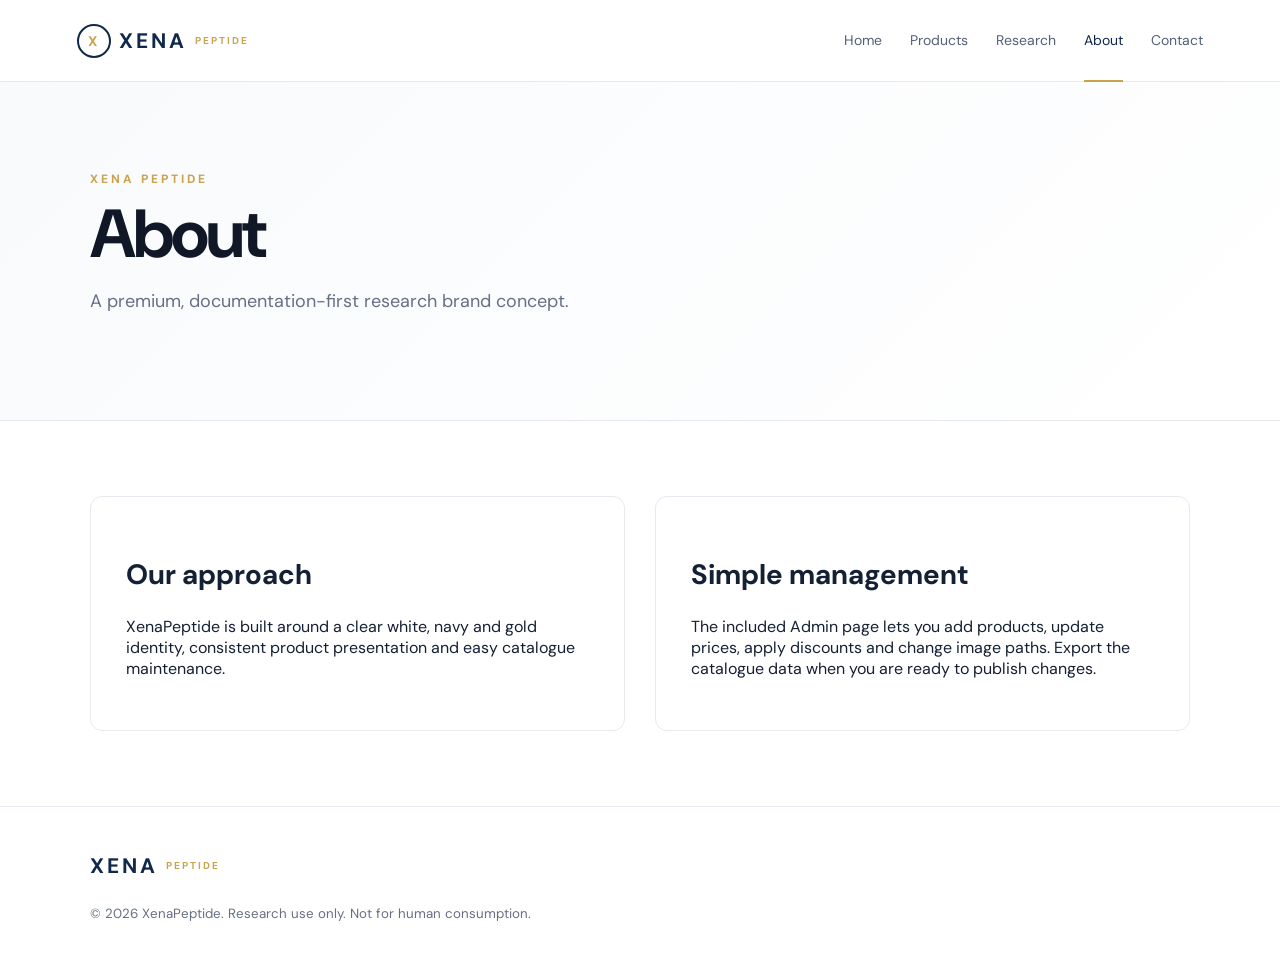
==== about.html @ 2b73c607 "Add files via upload" ====
<!doctype html>
<html lang="en"><head><meta charset="utf-8"><meta name="viewport" content="width=device-width,initial-scale=1"><title>About — XENA PEPTIDE</title><link rel="stylesheet" href="styles.css"></head>
<body>
<header class="site-header"><a class="logo" href="index.html"><span class="mark">X</span><span class="xena">XENA</span><b>PEPTIDE</b></a><button class="menu">☰</button><nav><a href="index.html">Home</a><a href="products.html">Products</a><a href="research.html">Research</a><a class="active" href="about.html">About</a><a href="contact.html">Contact</a></nav></header>
<main><section class="page-hero"><span class="eyebrow">XENA PEPTIDE</span><h1>About</h1><p>A premium, documentation-first research brand concept.</p></section>
<section class="section two-col"><div><h2>Our approach</h2><p>XenaPeptide is built around a clear white, navy and gold identity, consistent product presentation and easy catalogue maintenance.</p></div><div><h2>Simple management</h2><p>The included Admin page lets you add products, update prices, apply discounts and change image paths. Export the catalogue data when you are ready to publish changes.</p></div></section></main>
<footer><div class="logo"><span class="xena">XENA</span><b>PEPTIDE</b></div><small>© 2026 XenaPeptide. Research use only. Not for human consumption.</small></footer></body></html>
---- styles.css ----
@import url('https://fonts.googleapis.com/css2?family=DM+Sans:wght@400;500;600;700&family=Playfair+Display:ital,wght@1,600&display=swap');
:root{--navy:#10284b;--gold:#c9a24d;--ink:#142033;--muted:#657084;--line:#e6eaf0;--bg:#fff;--soft:#f7f9fc}
*{box-sizing:border-box}body{margin:0;font-family:"DM Sans",Arial,sans-serif;color:var(--ink);background:var(--bg)}a{text-decoration:none;color:inherit}.site-header{height:82px;border-bottom:1px solid var(--line);display:flex;align-items:center;justify-content:space-between;padding:0 6vw;position:sticky;top:0;background:rgba(255,255,255,.96);backdrop-filter:blur(12px);z-index:5}.logo{display:flex;align-items:center;gap:8px;letter-spacing:3px;font-weight:700}.logo .mark{width:34px;height:34px;border:2px solid var(--navy);border-radius:50%;display:grid;place-items:center;color:var(--gold);font-size:14px}.logo .xena{font-size:21px;color:var(--navy)}.logo b{font-size:10px;color:var(--gold);letter-spacing:2px}.site-header nav{display:flex;gap:28px;font-size:14px;color:#526078}.site-header nav a{padding:31px 0;border-bottom:2px solid transparent}.site-header nav a.active{color:var(--navy);border-bottom-color:var(--gold)}.menu{display:none;border:0;background:none;font-size:25px}.hero{min-height:650px;padding:80px 7vw;display:grid;grid-template-columns:1.1fr .9fr;gap:40px;align-items:center;background:linear-gradient(135deg,#fff 0%,#f8fafc 70%,#eef2f7 100%)}.eyebrow{font-size:12px;letter-spacing:3px;font-weight:700;color:var(--gold)}h1{font-size:clamp(56px,7vw,92px);line-height:.94;margin:22px 0 28px;letter-spacing:-3px;color:#101827}h1 em{font-family:"Playfair Display",serif;color:var(--gold)}.hero p,.page-hero p{font-size:18px;line-height:1.8;color:var(--muted);max-width:640px}.hero-logo{display:flex;justify-content:center}.hero-logo img{width:min(420px,100%);mix-blend-mode:multiply;filter:saturate(.9)}.hero-actions{display:flex;gap:22px;align-items:center;margin-top:30px}.btn{display:inline-block;border:1px solid var(--navy);background:var(--navy);color:#fff;padding:15px 25px;border-radius:7px;font-weight:700}.btn.outline{background:#fff;color:var(--navy);border-color:var(--navy)}.ghost,.text-link{color:var(--navy);font-weight:700}.trust{display:grid;grid-template-columns:repeat(3,1fr);border-top:1px solid var(--line);border-bottom:1px solid var(--line);padding:26px 7vw}.trust div{padding:0 28px;border-right:1px solid var(--line)}.trust div:last-child{border:0}.trust strong,.trust span{display:block}.trust strong{font-size:11px;letter-spacing:2px;color:var(--navy)}.trust span{font-size:13px;color:var(--muted);margin-top:6px}.section{padding:75px 7vw}.section-head{display:flex;justify-content:space-between;align-items:end;margin-bottom:35px}.section-head h2{font-size:42px;margin:8px 0 0}.product-grid{display:grid;grid-template-columns:repeat(4,1fr);gap:22px}.product-card{border:1px solid var(--line);border-radius:12px;overflow:hidden;background:#fff;transition:.2s}.product-card:hover{transform:translateY(-3px);box-shadow:0 15px 35px rgba(16,40,75,.08)}.product-image{height:300px;background:#f5f7fa;display:flex;align-items:center;justify-content:center}.product-image img{width:100%;height:100%;object-fit:cover}.product-info{padding:20px}.tag{font-size:10px;letter-spacing:2px;color:var(--gold);font-weight:700}.product-info h3{font-size:22px;margin:7px 0}.amount{color:var(--muted);font-size:13px}.price{font-size:21px;font-weight:700;color:var(--navy);margin-top:16px}.old{color:#8993a3;text-decoration:line-through;font-size:14px;margin-left:7px}.discount{display:inline-block;margin-left:7px;background:#f3e7c8;color:#765516;border-radius:20px;padding:4px 8px;font-size:11px;font-weight:700}.banner{margin:0 7vw 70px;padding:50px;background:var(--navy);color:#fff;border-radius:14px;display:flex;justify-content:space-between;align-items:center;gap:30px}.banner h2{font-size:38px;margin:8px 0}.banner p{color:#d7deea}.page-hero{padding:85px 7vw;background:linear-gradient(135deg,#f8fafc,#fff);border-bottom:1px solid var(--line)}.page-hero h1{font-size:68px;margin:15px 0}.notice{background:#f8f5ec;border-left:4px solid var(--gold);padding:18px 20px;line-height:1.6;color:#4f4b41;margin-bottom:30px}.two-col{display:grid;grid-template-columns:1fr 1fr;gap:30px}.two-col>div,.contact-box{border:1px solid var(--line);border-radius:12px;padding:35px;background:#fff}.two-col h2,.contact-box h2{font-size:28px}.contact-box{max-width:800px}.admin-toolbar{display:flex;gap:10px;flex-wrap:wrap;margin-bottom:22px}.file-btn{display:inline-flex;align-items:center;border:1px solid var(--navy);color:var(--navy);padding:14px 20px;border-radius:7px;font-weight:700;cursor:pointer}.file-btn input{display:none}.admin-card{border:1px solid var(--line);border-radius:12px;padding:20px;margin:15px 0;background:#fff}.admin-grid{display:grid;grid-template-columns:1.3fr 1fr 1fr 1fr;gap:12px}.admin-card label{font-size:11px;font-weight:700;color:#667085}.admin-card input{width:100%;margin-top:6px;padding:12px;border:1px solid #dce1e8;border-radius:6px;font:inherit}.remove{margin-top:15px;background:#fff;border:1px solid #d66;color:#a22;padding:9px 13px;border-radius:6px}code{background:#eee;padding:2px 5px;border-radius:4px}footer{border-top:1px solid var(--line);padding:45px 7vw;color:var(--muted)}footer p{font-size:14px}footer small{display:block;margin-top:25px}
@media(max-width:900px){.site-header nav{display:none}.menu{display:block}.hero{grid-template-columns:1fr;padding-top:60px}.hero-logo{order:-1}.product-grid{grid-template-columns:repeat(2,1fr)}.trust{grid-template-columns:1fr;gap:18px}.trust div{border:0;border-bottom:1px solid var(--line);padding:12px 0}.two-col{grid-template-columns:1fr}.admin-grid{grid-template-columns:1fr 1fr}.section-head{align-items:start;gap:20px;flex-direction:column}}@media(max-width:560px){.site-header{padding:0 20px}.hero,.section,.page-hero{padding-left:20px;padding-right:20px}.banner{margin-left:20px;margin-right:20px;flex-direction:column;align-items:flex-start}.product-grid{grid-template-columns:1fr}.admin-grid{grid-template-columns:1fr}.hero h1{font-size:58px}.page-hero h1{font-size:52px}}
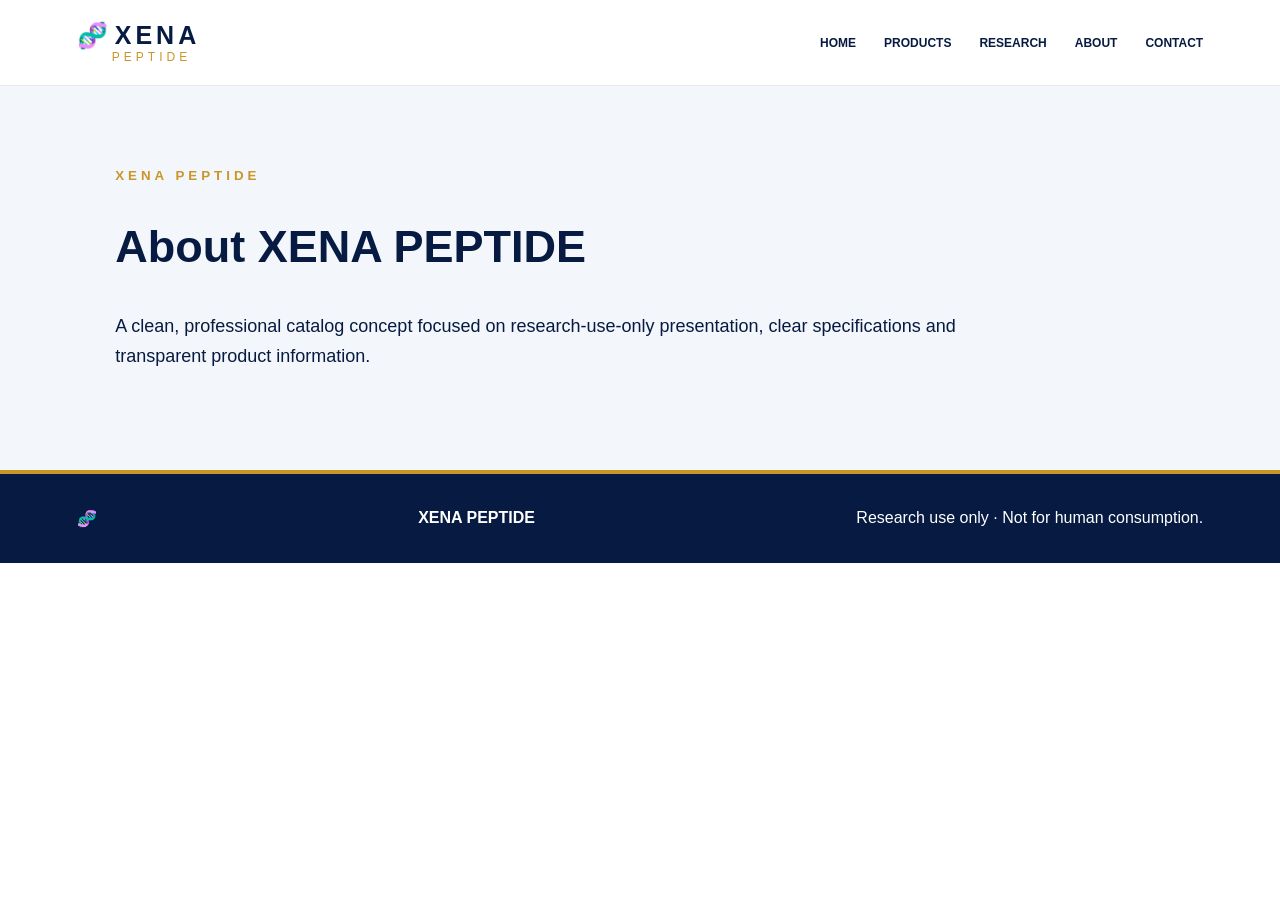
==== commit bbf9b074: "Add files via upload" ====
--- a/about.html
+++ b/about.html
@@ -1,7 +1 @@
-<!doctype html>
-<html lang="en"><head><meta charset="utf-8"><meta name="viewport" content="width=device-width,initial-scale=1"><title>About — XENA PEPTIDE</title><link rel="stylesheet" href="styles.css"></head>
-<body>
-<header class="site-header"><a class="logo" href="index.html"><span class="mark">X</span><span class="xena">XENA</span><b>PEPTIDE</b></a><button class="menu">☰</button><nav><a href="index.html">Home</a><a href="products.html">Products</a><a href="research.html">Research</a><a class="active" href="about.html">About</a><a href="contact.html">Contact</a></nav></header>
-<main><section class="page-hero"><span class="eyebrow">XENA PEPTIDE</span><h1>About</h1><p>A premium, documentation-first research brand concept.</p></section>
-<section class="section two-col"><div><h2>Our approach</h2><p>XenaPeptide is built around a clear white, navy and gold identity, consistent product presentation and easy catalogue maintenance.</p></div><div><h2>Simple management</h2><p>The included Admin page lets you add products, update prices, apply discounts and change image paths. Export the catalogue data when you are ready to publish changes.</p></div></section></main>
-<footer><div class="logo"><span class="xena">XENA</span><b>PEPTIDE</b></div><small>© 2026 XenaPeptide. Research use only. Not for human consumption.</small></footer></body></html>+<!doctype html><html><head><meta charset="utf-8"><meta name="viewport" content="width=device-width,initial-scale=1"><title>About XENA PEPTIDE | XENA PEPTIDE</title><link rel="stylesheet" href="styles.css"></head><body><header><a class="logo" href="index.html">🧬 <b>XENA</b><span>PEPTIDE</span></a><nav><a href="index.html">HOME</a><a href="products.html">PRODUCTS</a><a href="research.html">RESEARCH</a><a href="about.html">ABOUT</a><a href="contact.html">CONTACT</a></nav></header><section class="page"><small>XENA PEPTIDE</small><h1>About XENA PEPTIDE</h1><p>A clean, professional catalog concept focused on research-use-only presentation, clear specifications and transparent product information.</p></section><footer>🧬 <b>XENA PEPTIDE</b><span>Research use only · Not for human consumption.</span></footer></body></html>
--- a/styles.css
+++ b/styles.css
@@ -1,4 +1 @@
-@import url('https://fonts.googleapis.com/css2?family=DM+Sans:wght@400;500;600;700&family=Playfair+Display:ital,wght@1,600&display=swap');
-:root{--navy:#10284b;--gold:#c9a24d;--ink:#142033;--muted:#657084;--line:#e6eaf0;--bg:#fff;--soft:#f7f9fc}
-*{box-sizing:border-box}body{margin:0;font-family:"DM Sans",Arial,sans-serif;color:var(--ink);background:var(--bg)}a{text-decoration:none;color:inherit}.site-header{height:82px;border-bottom:1px solid var(--line);display:flex;align-items:center;justify-content:space-between;padding:0 6vw;position:sticky;top:0;background:rgba(255,255,255,.96);backdrop-filter:blur(12px);z-index:5}.logo{display:flex;align-items:center;gap:8px;letter-spacing:3px;font-weight:700}.logo .mark{width:34px;height:34px;border:2px solid var(--navy);border-radius:50%;display:grid;place-items:center;color:var(--gold);font-size:14px}.logo .xena{font-size:21px;color:var(--navy)}.logo b{font-size:10px;color:var(--gold);letter-spacing:2px}.site-header nav{display:flex;gap:28px;font-size:14px;color:#526078}.site-header nav a{padding:31px 0;border-bottom:2px solid transparent}.site-header nav a.active{color:var(--navy);border-bottom-color:var(--gold)}.menu{display:none;border:0;background:none;font-size:25px}.hero{min-height:650px;padding:80px 7vw;display:grid;grid-template-columns:1.1fr .9fr;gap:40px;align-items:center;background:linear-gradient(135deg,#fff 0%,#f8fafc 70%,#eef2f7 100%)}.eyebrow{font-size:12px;letter-spacing:3px;font-weight:700;color:var(--gold)}h1{font-size:clamp(56px,7vw,92px);line-height:.94;margin:22px 0 28px;letter-spacing:-3px;color:#101827}h1 em{font-family:"Playfair Display",serif;color:var(--gold)}.hero p,.page-hero p{font-size:18px;line-height:1.8;color:var(--muted);max-width:640px}.hero-logo{display:flex;justify-content:center}.hero-logo img{width:min(420px,100%);mix-blend-mode:multiply;filter:saturate(.9)}.hero-actions{display:flex;gap:22px;align-items:center;margin-top:30px}.btn{display:inline-block;border:1px solid var(--navy);background:var(--navy);color:#fff;padding:15px 25px;border-radius:7px;font-weight:700}.btn.outline{background:#fff;color:var(--navy);border-color:var(--navy)}.ghost,.text-link{color:var(--navy);font-weight:700}.trust{display:grid;grid-template-columns:repeat(3,1fr);border-top:1px solid var(--line);border-bottom:1px solid var(--line);padding:26px 7vw}.trust div{padding:0 28px;border-right:1px solid var(--line)}.trust div:last-child{border:0}.trust strong,.trust span{display:block}.trust strong{font-size:11px;letter-spacing:2px;color:var(--navy)}.trust span{font-size:13px;color:var(--muted);margin-top:6px}.section{padding:75px 7vw}.section-head{display:flex;justify-content:space-between;align-items:end;margin-bottom:35px}.section-head h2{font-size:42px;margin:8px 0 0}.product-grid{display:grid;grid-template-columns:repeat(4,1fr);gap:22px}.product-card{border:1px solid var(--line);border-radius:12px;overflow:hidden;background:#fff;transition:.2s}.product-card:hover{transform:translateY(-3px);box-shadow:0 15px 35px rgba(16,40,75,.08)}.product-image{height:300px;background:#f5f7fa;display:flex;align-items:center;justify-content:center}.product-image img{width:100%;height:100%;object-fit:cover}.product-info{padding:20px}.tag{font-size:10px;letter-spacing:2px;color:var(--gold);font-weight:700}.product-info h3{font-size:22px;margin:7px 0}.amount{color:var(--muted);font-size:13px}.price{font-size:21px;font-weight:700;color:var(--navy);margin-top:16px}.old{color:#8993a3;text-decoration:line-through;font-size:14px;margin-left:7px}.discount{display:inline-block;margin-left:7px;background:#f3e7c8;color:#765516;border-radius:20px;padding:4px 8px;font-size:11px;font-weight:700}.banner{margin:0 7vw 70px;padding:50px;background:var(--navy);color:#fff;border-radius:14px;display:flex;justify-content:space-between;align-items:center;gap:30px}.banner h2{font-size:38px;margin:8px 0}.banner p{color:#d7deea}.page-hero{padding:85px 7vw;background:linear-gradient(135deg,#f8fafc,#fff);border-bottom:1px solid var(--line)}.page-hero h1{font-size:68px;margin:15px 0}.notice{background:#f8f5ec;border-left:4px solid var(--gold);padding:18px 20px;line-height:1.6;color:#4f4b41;margin-bottom:30px}.two-col{display:grid;grid-template-columns:1fr 1fr;gap:30px}.two-col>div,.contact-box{border:1px solid var(--line);border-radius:12px;padding:35px;background:#fff}.two-col h2,.contact-box h2{font-size:28px}.contact-box{max-width:800px}.admin-toolbar{display:flex;gap:10px;flex-wrap:wrap;margin-bottom:22px}.file-btn{display:inline-flex;align-items:center;border:1px solid var(--navy);color:var(--navy);padding:14px 20px;border-radius:7px;font-weight:700;cursor:pointer}.file-btn input{display:none}.admin-card{border:1px solid var(--line);border-radius:12px;padding:20px;margin:15px 0;background:#fff}.admin-grid{display:grid;grid-template-columns:1.3fr 1fr 1fr 1fr;gap:12px}.admin-card label{font-size:11px;font-weight:700;color:#667085}.admin-card input{width:100%;margin-top:6px;padding:12px;border:1px solid #dce1e8;border-radius:6px;font:inherit}.remove{margin-top:15px;background:#fff;border:1px solid #d66;color:#a22;padding:9px 13px;border-radius:6px}code{background:#eee;padding:2px 5px;border-radius:4px}footer{border-top:1px solid var(--line);padding:45px 7vw;color:var(--muted)}footer p{font-size:14px}footer small{display:block;margin-top:25px}
-@media(max-width:900px){.site-header nav{display:none}.menu{display:block}.hero{grid-template-columns:1fr;padding-top:60px}.hero-logo{order:-1}.product-grid{grid-template-columns:repeat(2,1fr)}.trust{grid-template-columns:1fr;gap:18px}.trust div{border:0;border-bottom:1px solid var(--line);padding:12px 0}.two-col{grid-template-columns:1fr}.admin-grid{grid-template-columns:1fr 1fr}.section-head{align-items:start;gap:20px;flex-direction:column}}@media(max-width:560px){.site-header{padding:0 20px}.hero,.section,.page-hero{padding-left:20px;padding-right:20px}.banner{margin-left:20px;margin-right:20px;flex-direction:column;align-items:flex-start}.product-grid{grid-template-columns:1fr}.admin-grid{grid-template-columns:1fr}.hero h1{font-size:58px}.page-hero h1{font-size:52px}}
+*{box-sizing:border-box}body{margin:0;font-family:Arial,sans-serif;color:#071b42;background:#fff}.top{background:#061a42;color:#fff;text-align:center;padding:12px;font-size:12px;font-weight:bold;letter-spacing:.5px}header{height:86px;padding:0 6%;display:flex;align-items:center;justify-content:space-between;border-bottom:1px solid #e7eaf0;background:#fff;position:sticky;top:0;z-index:5}.logo{color:#071b42;text-decoration:none;font-size:25px}.logo b{letter-spacing:4px}.logo span{display:block;margin-left:35px;color:#c99628;letter-spacing:4px;font-size:12px}nav{display:flex;gap:28px}nav a{color:#071b42;text-decoration:none;font-size:12px;font-weight:bold;padding:32px 0}nav .active{border-bottom:3px solid #c99628}.cart{color:#071b42;text-decoration:none;font-size:20px}.cart i{font-style:normal;background:#c99628;color:white;border-radius:20px;padding:3px 6px;font-size:10px}.hero{display:grid;grid-template-columns:1.2fr 1fr .8fr;gap:35px;align-items:center;padding:65px 8%;background:linear-gradient(120deg,#fff,#eef4fb);border-bottom:6px solid #c99628}.hero small,.page small{color:#c99628;font-weight:bold;letter-spacing:4px}.hero h1{font-size:43px;line-height:1.08}.hero h1 em{color:#c99628;font-style:normal}.hero p{font-size:17px;line-height:1.6}.btn{display:inline-block;background:#071e4b;color:#fff;padding:15px 24px;text-decoration:none;border-radius:5px;font-weight:bold}.bottle{width:190px;height:290px;margin:auto;background:white;border:1px solid #ccd1d8;border-radius:18px 18px 35px 35px;position:relative;padding:70px 15px 15px;box-shadow:0 25px 45px #71809a44}.cap{position:absolute;top:-25px;left:15px;right:15px;height:55px;border-radius:12px;background:linear-gradient(#eee,#999)}.label{border-top:6px solid #071e4b;border-bottom:6px solid #c99628;padding:22px 8px;display:grid;gap:9px;text-align:center}.label b{font-size:22px}.label big{background:#071e4b;color:#fff;padding:7px}.facts{display:grid;gap:22px}.facts b{display:block}.facts small{display:block;color:#6b7485;margin-top:5px}.section{padding:45px 6%}.head{display:flex;justify-content:space-between;align-items:center}.head a{color:#071b42;font-weight:bold}.grid{display:grid;grid-template-columns:repeat(6,1fr);gap:15px}.four{grid-template-columns:repeat(4,1fr)}.card{position:relative;border:1px solid #e1e5eb;border-radius:9px;overflow:hidden;background:#fff}.card>span{position:absolute;top:9px;left:9px;background:#c99628;color:#fff;padding:5px 7px;font-size:10px;font-weight:bold;border-radius:4px}.card img{width:100%;aspect-ratio:1;object-fit:contain;background:#f7f8fa}.card>div{padding:12px}.card h3{margin:0 0 5px;font-size:16px}.card small{color:#687386}.card strong{display:block;margin-top:10px;font-size:18px}.card button{float:right;background:#071e4b;color:white;border:0;border-radius:5px;padding:8px 11px}.banner{margin:0 6% 45px;background:#061a42;color:white;border-top:4px solid #c99628;border-radius:10px;padding:25px;display:grid;grid-template-columns:1.4fr 1fr 1fr;gap:25px}.banner h2,.banner h3{color:#c99628;margin:0 0 7px}.page{padding:80px 9%;background:#f3f6fa;border-bottom:4px solid #c99628}.page h1{font-size:45px}.page p{max-width:850px;font-size:18px;line-height:1.7}.tools{display:flex;gap:15px;margin-bottom:25px}.tools input,.tools select{padding:13px;border:1px solid #ccd4df;border-radius:6px;font-size:15px}.tools input{flex:1}footer{background:#061a42;color:white;padding:35px 6%;display:flex;justify-content:space-between;gap:20px}footer b{color:white}@media(max-width:900px){nav{display:none}.hero{grid-template-columns:1fr;padding:45px 7%}.grid,.four{grid-template-columns:repeat(2,1fr)}.banner{grid-template-columns:1fr}.page h1{font-size:35px}.tools{flex-direction:column}footer{flex-direction:column}}
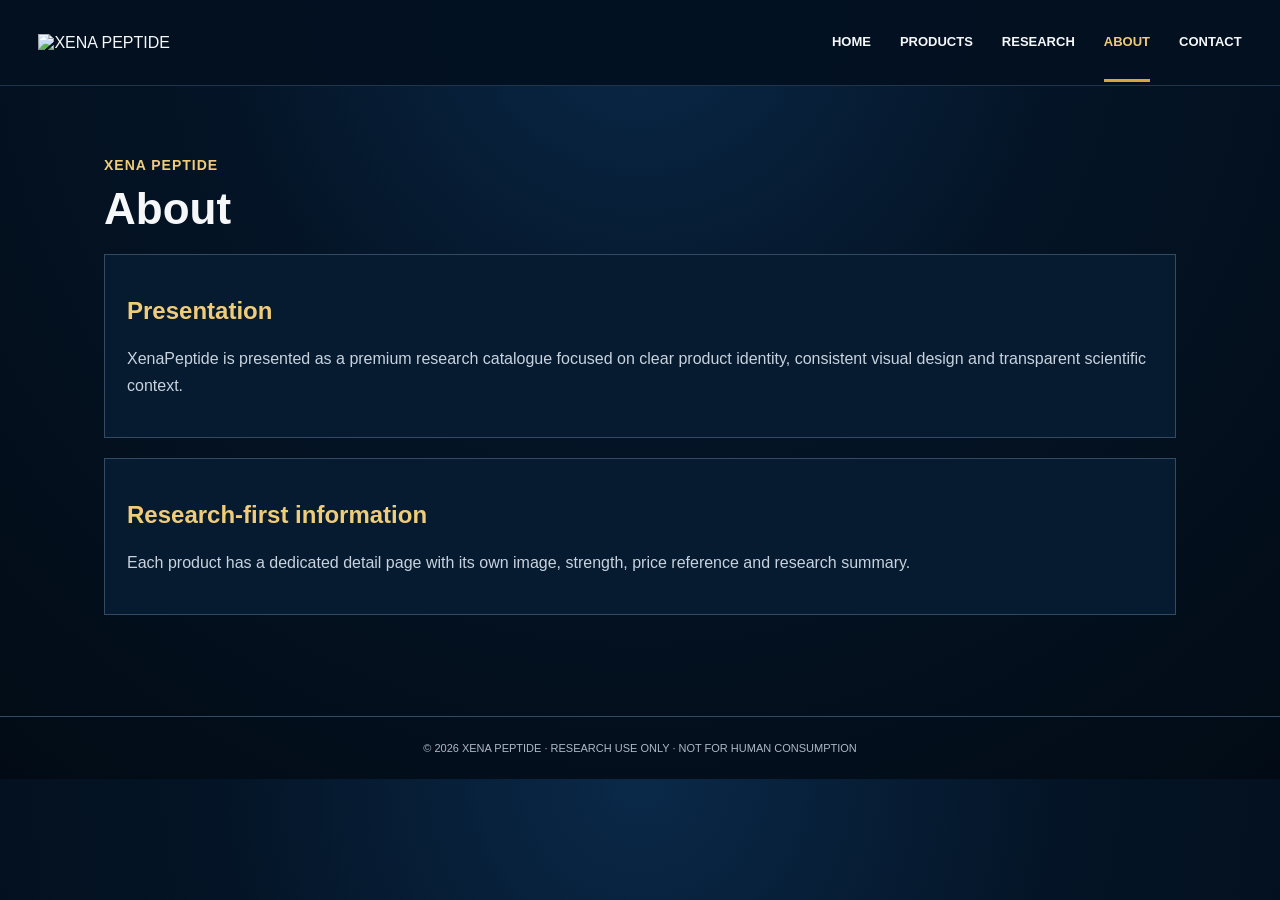
==== commit 52c46937: "Add files via upload" ====
--- a/about.html
+++ b/about.html
@@ -1 +1 @@
-<!doctype html><html><head><meta charset="utf-8"><meta name="viewport" content="width=device-width,initial-scale=1"><title>About XENA PEPTIDE | XENA PEPTIDE</title><link rel="stylesheet" href="styles.css"></head><body><header><a class="logo" href="index.html">🧬 <b>XENA</b><span>PEPTIDE</span></a><nav><a href="index.html">HOME</a><a href="products.html">PRODUCTS</a><a href="research.html">RESEARCH</a><a href="about.html">ABOUT</a><a href="contact.html">CONTACT</a></nav></header><section class="page"><small>XENA PEPTIDE</small><h1>About XENA PEPTIDE</h1><p>A clean, professional catalog concept focused on research-use-only presentation, clear specifications and transparent product information.</p></section><footer>🧬 <b>XENA PEPTIDE</b><span>Research use only · Not for human consumption.</span></footer></body></html>+<!doctype html><html lang="en"><head><meta charset="utf-8"><meta name="viewport" content="width=device-width,initial-scale=1"><title>About — XENA PEPTIDE</title><link rel="stylesheet" href="styles.css"></head><body><header><a class="brand" href="index.html"><img src="images/xena-logo.jpg" alt="XENA PEPTIDE"></a><nav class="nav"><a href="index.html">HOME</a><a href="index.html#products">PRODUCTS</a><a href="research.html">RESEARCH</a><a class="active" href="about.html">ABOUT</a><a href="contact.html">CONTACT</a></nav></header><main class="page"><span class="eyebrow">XENA PEPTIDE</span><h1>About</h1><div class="research-box"><h2>Presentation</h2><p>XenaPeptide is presented as a premium research catalogue focused on clear product identity, consistent visual design and transparent scientific context.</p></div><div class="research-box"><h2>Research-first information</h2><p>Each product has a dedicated detail page with its own image, strength, price reference and research summary.</p></div></main><footer>© 2026 XENA PEPTIDE · RESEARCH USE ONLY · NOT FOR HUMAN CONSUMPTION</footer></body></html>
--- a/styles.css
+++ b/styles.css
@@ -1 +1 @@
-*{box-sizing:border-box}body{margin:0;font-family:Arial,sans-serif;color:#071b42;background:#fff}.top{background:#061a42;color:#fff;text-align:center;padding:12px;font-size:12px;font-weight:bold;letter-spacing:.5px}header{height:86px;padding:0 6%;display:flex;align-items:center;justify-content:space-between;border-bottom:1px solid #e7eaf0;background:#fff;position:sticky;top:0;z-index:5}.logo{color:#071b42;text-decoration:none;font-size:25px}.logo b{letter-spacing:4px}.logo span{display:block;margin-left:35px;color:#c99628;letter-spacing:4px;font-size:12px}nav{display:flex;gap:28px}nav a{color:#071b42;text-decoration:none;font-size:12px;font-weight:bold;padding:32px 0}nav .active{border-bottom:3px solid #c99628}.cart{color:#071b42;text-decoration:none;font-size:20px}.cart i{font-style:normal;background:#c99628;color:white;border-radius:20px;padding:3px 6px;font-size:10px}.hero{display:grid;grid-template-columns:1.2fr 1fr .8fr;gap:35px;align-items:center;padding:65px 8%;background:linear-gradient(120deg,#fff,#eef4fb);border-bottom:6px solid #c99628}.hero small,.page small{color:#c99628;font-weight:bold;letter-spacing:4px}.hero h1{font-size:43px;line-height:1.08}.hero h1 em{color:#c99628;font-style:normal}.hero p{font-size:17px;line-height:1.6}.btn{display:inline-block;background:#071e4b;color:#fff;padding:15px 24px;text-decoration:none;border-radius:5px;font-weight:bold}.bottle{width:190px;height:290px;margin:auto;background:white;border:1px solid #ccd1d8;border-radius:18px 18px 35px 35px;position:relative;padding:70px 15px 15px;box-shadow:0 25px 45px #71809a44}.cap{position:absolute;top:-25px;left:15px;right:15px;height:55px;border-radius:12px;background:linear-gradient(#eee,#999)}.label{border-top:6px solid #071e4b;border-bottom:6px solid #c99628;padding:22px 8px;display:grid;gap:9px;text-align:center}.label b{font-size:22px}.label big{background:#071e4b;color:#fff;padding:7px}.facts{display:grid;gap:22px}.facts b{display:block}.facts small{display:block;color:#6b7485;margin-top:5px}.section{padding:45px 6%}.head{display:flex;justify-content:space-between;align-items:center}.head a{color:#071b42;font-weight:bold}.grid{display:grid;grid-template-columns:repeat(6,1fr);gap:15px}.four{grid-template-columns:repeat(4,1fr)}.card{position:relative;border:1px solid #e1e5eb;border-radius:9px;overflow:hidden;background:#fff}.card>span{position:absolute;top:9px;left:9px;background:#c99628;color:#fff;padding:5px 7px;font-size:10px;font-weight:bold;border-radius:4px}.card img{width:100%;aspect-ratio:1;object-fit:contain;background:#f7f8fa}.card>div{padding:12px}.card h3{margin:0 0 5px;font-size:16px}.card small{color:#687386}.card strong{display:block;margin-top:10px;font-size:18px}.card button{float:right;background:#071e4b;color:white;border:0;border-radius:5px;padding:8px 11px}.banner{margin:0 6% 45px;background:#061a42;color:white;border-top:4px solid #c99628;border-radius:10px;padding:25px;display:grid;grid-template-columns:1.4fr 1fr 1fr;gap:25px}.banner h2,.banner h3{color:#c99628;margin:0 0 7px}.page{padding:80px 9%;background:#f3f6fa;border-bottom:4px solid #c99628}.page h1{font-size:45px}.page p{max-width:850px;font-size:18px;line-height:1.7}.tools{display:flex;gap:15px;margin-bottom:25px}.tools input,.tools select{padding:13px;border:1px solid #ccd4df;border-radius:6px;font-size:15px}.tools input{flex:1}footer{background:#061a42;color:white;padding:35px 6%;display:flex;justify-content:space-between;gap:20px}footer b{color:white}@media(max-width:900px){nav{display:none}.hero{grid-template-columns:1fr;padding:45px 7%}.grid,.four{grid-template-columns:repeat(2,1fr)}.banner{grid-template-columns:1fr}.page h1{font-size:35px}.tools{flex-direction:column}footer{flex-direction:column}}+:root{--navy:#041426;--navy2:#071d35;--gold:#d9a53f;--gold2:#f1cc78;--white:#f6f7f9;--muted:#b9c4d0;--line:#334a63}*{box-sizing:border-box}html{scroll-behavior:smooth}body{margin:0;background:radial-gradient(circle at 50% 0,#0a2949 0,#041426 42%,#020b15 100%);color:var(--white);font-family:Arial,Helvetica,sans-serif}a{text-decoration:none;color:inherit}.top{min-height:34px;display:flex;justify-content:space-between;align-items:center;padding:7px 3%;font-size:12px;border-bottom:1px solid #263c53;background:#020d1b}.top .warn{color:var(--gold2);font-weight:700}.top .contact{color:#fff}header{height:86px;display:flex;align-items:center;gap:35px;padding:0 3%;background:#031120eF;border-bottom:1px solid #1f354b;position:sticky;top:0;z-index:10;backdrop-filter:blur(12px)}.brand img{width:190px;height:78px;object-fit:contain;object-position:center;mix-blend-mode:screen}.nav{margin-left:auto;display:flex;gap:29px;font-weight:700;font-size:13px}.nav a{padding:30px 0;border-bottom:3px solid transparent}.nav a:hover,.nav a.active{color:var(--gold2);border-color:var(--gold)}.icons{display:flex;gap:18px;color:var(--gold2);font-size:21px}.hero{min-height:575px;display:grid;grid-template-columns:1fr 1fr;align-items:center;padding:48px 7%;gap:25px;background:linear-gradient(90deg,#06182bF2,#06182BCC),url('homepage-reference.jpg') center/cover}.hero-logo{width:min(440px,100%);height:250px;object-fit:contain;mix-blend-mode:screen}.eyebrow{color:var(--gold2);letter-spacing:1px;font-size:14px;font-weight:800}.hero p{font-size:20px;line-height:1.5;max-width:560px;color:#edf2f7}.goldline{color:var(--gold2);font-weight:800;letter-spacing:1.2px;margin:5px 0 10px}.btn{display:inline-block;padding:14px 24px;margin:10px 8px 0 0;background:linear-gradient(#efc971,#c78f2d);color:#061426;border:1px solid var(--gold);font-weight:800;border-radius:4px}.btn.outline{background:transparent;color:var(--gold2)}.hero-product{display:flex;justify-content:center;align-items:end;min-height:480px}.hero-product img{max-width:100%;max-height:480px;object-fit:contain;filter:drop-shadow(0 25px 25px #0008)}.trust{display:grid;grid-template-columns:repeat(5,1fr);margin:0 2%;border:1px solid var(--line);background:#061a30}.trust .item{padding:20px 16px;border-right:1px solid var(--line);text-align:center}.trust .icon{display:block;color:var(--gold2);font-size:27px}.trust strong{display:block;margin:6px 0 3px;font-size:13px}.trust small{color:var(--muted);font-size:11px}.products{padding:42px 2.5%}.section-head{display:flex;align-items:end;justify-content:space-between;border-bottom:1px solid var(--line);margin-bottom:18px}.section-head h2{margin:0 0 12px;font-size:24px}.section-head em{color:var(--gold2);font-style:normal}.section-head span{color:var(--gold2);font-size:12px;margin-bottom:14px}.grid{display:grid;grid-template-columns:repeat(6,1fr);gap:10px}.card{background:linear-gradient(180deg,#0a2948,#06182c);border:1px solid #a8792b;border-radius:5px;overflow:hidden;position:relative;transition:.2s}.card:hover{transform:translateY(-3px);box-shadow:0 10px 28px #0007}.num{position:absolute;z-index:2;top:5px;left:5px;background:var(--gold2);color:#061426;font-weight:900;padding:4px 7px;border-radius:2px;font-size:11px}.card img{width:100%;aspect-ratio:1/1;object-fit:cover;display:block}.card-body{padding:9px;text-align:center}.card h3{font-size:13px;margin:2px 0 5px}.strength{font-size:11px;color:#e6ebf0}.price{color:var(--gold2);font-weight:900;font-size:16px;margin:5px 0}.research{font-size:10px;color:#c8d3df}.info{display:grid;grid-template-columns:1.1fr 1.1fr .8fr 1fr;gap:12px;padding:25px 2.5%;background:#031120}.panel{border:1px solid #8d6727;background:linear-gradient(135deg,#071d35,#041426);padding:22px;min-height:165px}.panel h3{margin:0 0 10px;font-size:17px}.panel h3 em{color:var(--gold2);font-style:normal}.panel p{color:#c8d3df;line-height:1.55;font-size:13px}.payments{display:flex;gap:12px;flex-wrap:wrap;margin-top:12px}.coin{border:1px solid var(--line);padding:8px 10px;border-radius:5px;color:#fff}.page{max-width:1200px;margin:auto;padding:70px 5%;min-height:70vh}.page h1{font-size:44px;margin:10px 0}.page h2{color:var(--gold2)}.page p,.page li{color:#c8d3df;line-height:1.7}.notice{border:1px solid var(--gold);padding:18px;background:#081f38;color:#f1d590;margin:25px 0}.product-detail{display:grid;grid-template-columns:360px 1fr;gap:35px}.product-detail img{width:100%;border:1px solid #8d6727}.research-box{border:1px solid var(--line);padding:22px;background:#061a30;margin-top:20px}.contact-grid{display:grid;grid-template-columns:1fr 1fr;gap:15px}.contact-card{border:1px solid var(--line);padding:20px;background:#061a30}footer{padding:25px;text-align:center;border-top:1px solid var(--line);color:#aeb9c5;font-size:11px}.smallnote{font-size:11px;color:#8896a5}@media(max-width:1050px){.nav{gap:14px}.grid{grid-template-columns:repeat(4,1fr)}.trust{grid-template-columns:repeat(2,1fr)}.info{grid-template-columns:1fr 1fr}}@media(max-width:700px){.top{flex-direction:column;text-align:center;gap:5px}header{height:auto;flex-wrap:wrap;justify-content:center;padding:8px}.brand img{width:155px;height:58px}.nav{order:3;width:100%;justify-content:center;gap:15px;flex-wrap:wrap}.nav a{padding:8px 0}.icons{display:none}.hero{grid-template-columns:1fr;text-align:center;padding:35px 5%}.hero-logo{height:190px}.hero p{font-size:17px;margin:auto}.hero-product{min-height:300px}.hero-product img{max-height:330px}.grid{grid-template-columns:repeat(2,1fr)}.trust,.info,.contact-grid{grid-template-columns:1fr}.product-detail{grid-template-columns:1fr}.page h1{font-size:34px}}
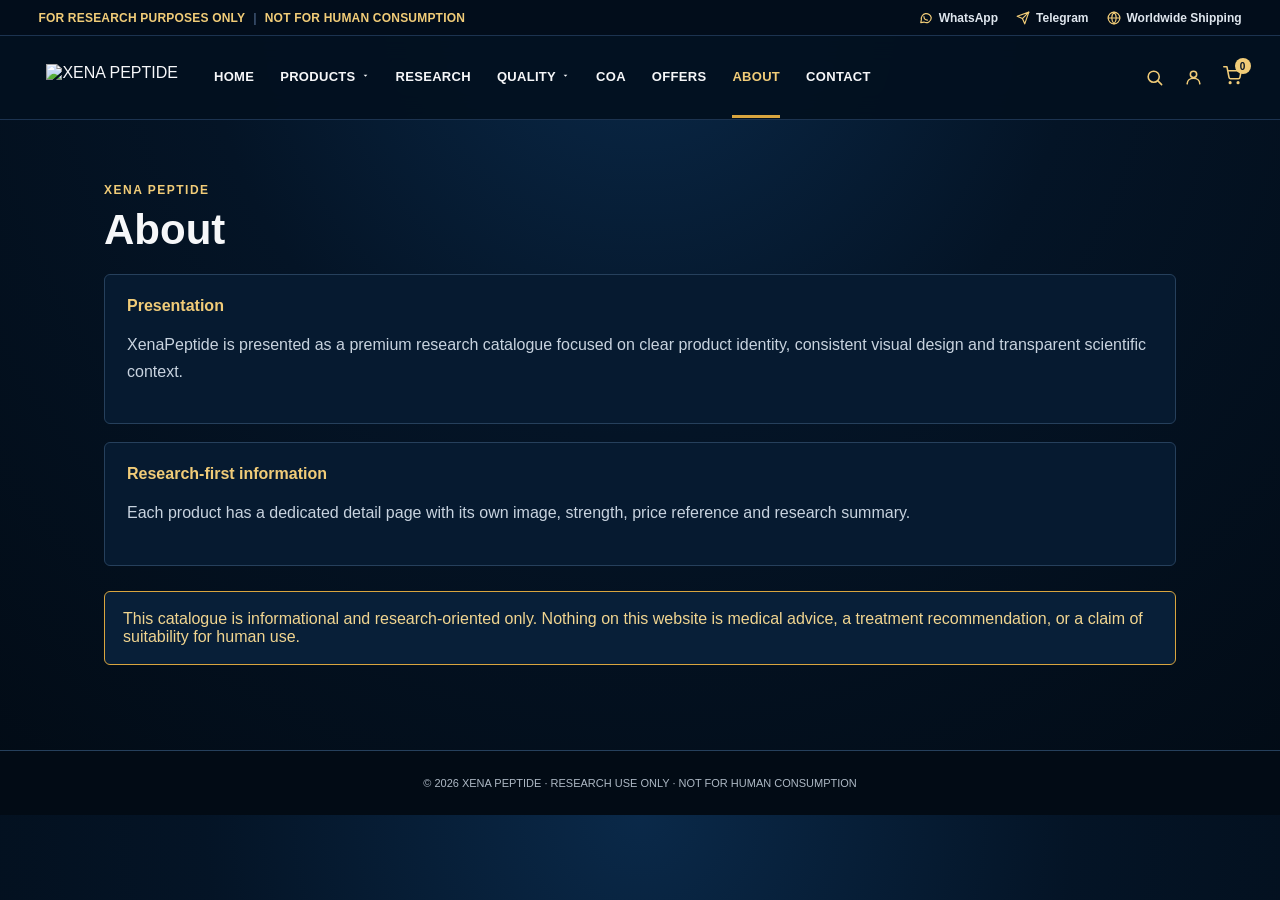
==== commit c5fb2c8c: "Add files via upload" ====
--- a/about.html
+++ b/about.html
@@ -1 +1,30 @@
-<!doctype html><html lang="en"><head><meta charset="utf-8"><meta name="viewport" content="width=device-width,initial-scale=1"><title>About — XENA PEPTIDE</title><link rel="stylesheet" href="styles.css"></head><body><header><a class="brand" href="index.html"><img src="images/xena-logo.jpg" alt="XENA PEPTIDE"></a><nav class="nav"><a href="index.html">HOME</a><a href="index.html#products">PRODUCTS</a><a href="research.html">RESEARCH</a><a class="active" href="about.html">ABOUT</a><a href="contact.html">CONTACT</a></nav></header><main class="page"><span class="eyebrow">XENA PEPTIDE</span><h1>About</h1><div class="research-box"><h2>Presentation</h2><p>XenaPeptide is presented as a premium research catalogue focused on clear product identity, consistent visual design and transparent scientific context.</p></div><div class="research-box"><h2>Research-first information</h2><p>Each product has a dedicated detail page with its own image, strength, price reference and research summary.</p></div></main><footer>© 2026 XENA PEPTIDE · RESEARCH USE ONLY · NOT FOR HUMAN CONSUMPTION</footer></body></html>
+<!doctype html>
+<html lang="en">
+<head>
+<meta charset="utf-8">
+<meta name="viewport" content="width=device-width,initial-scale=1">
+<title>About — XENA PEPTIDE</title>
+<link rel="stylesheet" href="styles.css">
+</head>
+<body data-page="about">
+<div id="site-header"></div>
+<main class="page">
+  <span class="eyebrow">XENA PEPTIDE</span>
+  <h1>About</h1>
+  <div class="research-box">
+    <h2>Presentation</h2>
+    <p>XenaPeptide is presented as a premium research catalogue focused on clear product identity, consistent visual design and transparent scientific context.</p>
+  </div>
+  <div class="research-box">
+    <h2>Research-first information</h2>
+    <p>Each product has a dedicated detail page with its own image, strength, price reference and research summary.</p>
+  </div>
+  <div class="notice">This catalogue is informational and research-oriented only. Nothing on this website is medical advice, a treatment recommendation, or a claim of suitability for human use.</div>
+</main>
+<div id="site-footer"></div>
+<script src="data.js"></script>
+<script src="cart.js"></script>
+<script src="partials.js"></script>
+<script src="script.js"></script>
+</body>
+</html>
--- a/styles.css
+++ b/styles.css
@@ -1 +1,404 @@
-:root{--navy:#041426;--navy2:#071d35;--gold:#d9a53f;--gold2:#f1cc78;--white:#f6f7f9;--muted:#b9c4d0;--line:#334a63}*{box-sizing:border-box}html{scroll-behavior:smooth}body{margin:0;background:radial-gradient(circle at 50% 0,#0a2949 0,#041426 42%,#020b15 100%);color:var(--white);font-family:Arial,Helvetica,sans-serif}a{text-decoration:none;color:inherit}.top{min-height:34px;display:flex;justify-content:space-between;align-items:center;padding:7px 3%;font-size:12px;border-bottom:1px solid #263c53;background:#020d1b}.top .warn{color:var(--gold2);font-weight:700}.top .contact{color:#fff}header{height:86px;display:flex;align-items:center;gap:35px;padding:0 3%;background:#031120eF;border-bottom:1px solid #1f354b;position:sticky;top:0;z-index:10;backdrop-filter:blur(12px)}.brand img{width:190px;height:78px;object-fit:contain;object-position:center;mix-blend-mode:screen}.nav{margin-left:auto;display:flex;gap:29px;font-weight:700;font-size:13px}.nav a{padding:30px 0;border-bottom:3px solid transparent}.nav a:hover,.nav a.active{color:var(--gold2);border-color:var(--gold)}.icons{display:flex;gap:18px;color:var(--gold2);font-size:21px}.hero{min-height:575px;display:grid;grid-template-columns:1fr 1fr;align-items:center;padding:48px 7%;gap:25px;background:linear-gradient(90deg,#06182bF2,#06182BCC),url('homepage-reference.jpg') center/cover}.hero-logo{width:min(440px,100%);height:250px;object-fit:contain;mix-blend-mode:screen}.eyebrow{color:var(--gold2);letter-spacing:1px;font-size:14px;font-weight:800}.hero p{font-size:20px;line-height:1.5;max-width:560px;color:#edf2f7}.goldline{color:var(--gold2);font-weight:800;letter-spacing:1.2px;margin:5px 0 10px}.btn{display:inline-block;padding:14px 24px;margin:10px 8px 0 0;background:linear-gradient(#efc971,#c78f2d);color:#061426;border:1px solid var(--gold);font-weight:800;border-radius:4px}.btn.outline{background:transparent;color:var(--gold2)}.hero-product{display:flex;justify-content:center;align-items:end;min-height:480px}.hero-product img{max-width:100%;max-height:480px;object-fit:contain;filter:drop-shadow(0 25px 25px #0008)}.trust{display:grid;grid-template-columns:repeat(5,1fr);margin:0 2%;border:1px solid var(--line);background:#061a30}.trust .item{padding:20px 16px;border-right:1px solid var(--line);text-align:center}.trust .icon{display:block;color:var(--gold2);font-size:27px}.trust strong{display:block;margin:6px 0 3px;font-size:13px}.trust small{color:var(--muted);font-size:11px}.products{padding:42px 2.5%}.section-head{display:flex;align-items:end;justify-content:space-between;border-bottom:1px solid var(--line);margin-bottom:18px}.section-head h2{margin:0 0 12px;font-size:24px}.section-head em{color:var(--gold2);font-style:normal}.section-head span{color:var(--gold2);font-size:12px;margin-bottom:14px}.grid{display:grid;grid-template-columns:repeat(6,1fr);gap:10px}.card{background:linear-gradient(180deg,#0a2948,#06182c);border:1px solid #a8792b;border-radius:5px;overflow:hidden;position:relative;transition:.2s}.card:hover{transform:translateY(-3px);box-shadow:0 10px 28px #0007}.num{position:absolute;z-index:2;top:5px;left:5px;background:var(--gold2);color:#061426;font-weight:900;padding:4px 7px;border-radius:2px;font-size:11px}.card img{width:100%;aspect-ratio:1/1;object-fit:cover;display:block}.card-body{padding:9px;text-align:center}.card h3{font-size:13px;margin:2px 0 5px}.strength{font-size:11px;color:#e6ebf0}.price{color:var(--gold2);font-weight:900;font-size:16px;margin:5px 0}.research{font-size:10px;color:#c8d3df}.info{display:grid;grid-template-columns:1.1fr 1.1fr .8fr 1fr;gap:12px;padding:25px 2.5%;background:#031120}.panel{border:1px solid #8d6727;background:linear-gradient(135deg,#071d35,#041426);padding:22px;min-height:165px}.panel h3{margin:0 0 10px;font-size:17px}.panel h3 em{color:var(--gold2);font-style:normal}.panel p{color:#c8d3df;line-height:1.55;font-size:13px}.payments{display:flex;gap:12px;flex-wrap:wrap;margin-top:12px}.coin{border:1px solid var(--line);padding:8px 10px;border-radius:5px;color:#fff}.page{max-width:1200px;margin:auto;padding:70px 5%;min-height:70vh}.page h1{font-size:44px;margin:10px 0}.page h2{color:var(--gold2)}.page p,.page li{color:#c8d3df;line-height:1.7}.notice{border:1px solid var(--gold);padding:18px;background:#081f38;color:#f1d590;margin:25px 0}.product-detail{display:grid;grid-template-columns:360px 1fr;gap:35px}.product-detail img{width:100%;border:1px solid #8d6727}.research-box{border:1px solid var(--line);padding:22px;background:#061a30;margin-top:20px}.contact-grid{display:grid;grid-template-columns:1fr 1fr;gap:15px}.contact-card{border:1px solid var(--line);padding:20px;background:#061a30}footer{padding:25px;text-align:center;border-top:1px solid var(--line);color:#aeb9c5;font-size:11px}.smallnote{font-size:11px;color:#8896a5}@media(max-width:1050px){.nav{gap:14px}.grid{grid-template-columns:repeat(4,1fr)}.trust{grid-template-columns:repeat(2,1fr)}.info{grid-template-columns:1fr 1fr}}@media(max-width:700px){.top{flex-direction:column;text-align:center;gap:5px}header{height:auto;flex-wrap:wrap;justify-content:center;padding:8px}.brand img{width:155px;height:58px}.nav{order:3;width:100%;justify-content:center;gap:15px;flex-wrap:wrap}.nav a{padding:8px 0}.icons{display:none}.hero{grid-template-columns:1fr;text-align:center;padding:35px 5%}.hero-logo{height:190px}.hero p{font-size:17px;margin:auto}.hero-product{min-height:300px}.hero-product img{max-height:330px}.grid{grid-template-columns:repeat(2,1fr)}.trust,.info,.contact-grid{grid-template-columns:1fr}.product-detail{grid-template-columns:1fr}.page h1{font-size:34px}}
+:root{
+  --navy:#041426;
+  --navy2:#071d35;
+  --navy3:#0a2340;
+  --gold:#d9a53f;
+  --gold2:#f1cc78;
+  --white:#f6f7f9;
+  --muted:#b9c4d0;
+  --line:#26405c;
+  --line-soft:#1c3350;
+}
+*{box-sizing:border-box}
+html{scroll-behavior:smooth}
+body{
+  margin:0;
+  background:radial-gradient(circle at 50% 0,#0a2949 0,#041426 42%,#020b15 100%);
+  color:var(--white);
+  font-family:Arial,Helvetica,sans-serif;
+}
+a{text-decoration:none;color:inherit}
+img{max-width:100%}
+button{font-family:inherit}
+
+/* ---------- top bar ---------- */
+.top{
+  min-height:36px;
+  display:flex;justify-content:space-between;align-items:center;
+  padding:7px 3%;font-size:12px;
+  border-bottom:1px solid #1c3350;background:#020d1b;
+}
+.top .warn{color:var(--gold2);font-weight:700;letter-spacing:.2px}
+.top .warn .sep{color:#3d5372;margin:0 8px}
+.top-links{display:flex;align-items:center;gap:18px;color:#dfe6ee}
+.top-links a{display:flex;align-items:center;gap:6px;font-weight:600}
+.top-links svg{width:14px;height:14px;stroke:var(--gold2)}
+.top-links a:hover{color:var(--gold2)}
+
+/* ---------- header / nav ---------- */
+header{
+  height:84px;display:flex;align-items:center;gap:28px;padding:0 3%;
+  background:#031120ee;border-bottom:1px solid var(--line-soft);
+  position:sticky;top:0;z-index:50;backdrop-filter:blur(12px);
+}
+.brand{display:flex;align-items:center;gap:8px}
+.brand-icon{height:52px;width:auto;object-fit:contain;filter:drop-shadow(0 0 6px rgba(230,238,246,.3)) drop-shadow(0 2px 6px rgba(0,0,0,.5))}
+.brand-wordmark{height:30px;width:auto;object-fit:contain;margin-top:2px}
+.brand-text{display:flex;flex-direction:column;line-height:1;font-weight:800;font-size:19px;letter-spacing:2px;color:var(--white)}
+.brand-text small{font-size:9px;letter-spacing:4px;color:var(--gold2);font-weight:700;margin-top:3px}
+.nav{margin-left:8px;display:flex;gap:26px;font-weight:700;font-size:13px;letter-spacing:.3px}
+.nav>a,.nav>.has-menu>a,.nav>.has-menu>button{
+  padding:31px 0;border-bottom:3px solid transparent;background:none;border-top:none;border-left:none;border-right:none;
+  color:var(--white);cursor:pointer;font-size:13px;font-weight:700;letter-spacing:.3px;font-family:inherit;
+  display:flex;align-items:center;gap:5px;
+}
+.nav a:hover,.nav a.active,.nav .has-menu:hover>button{color:var(--gold2);border-color:var(--gold)}
+.nav .has-menu{position:relative}
+.nav .caret{width:9px;height:9px;margin-top:-2px;transition:transform .15s}
+.nav .has-menu:hover .caret{transform:rotate(180deg)}
+.dropdown{
+  position:absolute;top:100%;left:50%;transform:translateX(-50%) translateY(6px);
+  min-width:230px;background:#06182c;border:1px solid var(--line);border-radius:6px;
+  padding:10px;opacity:0;pointer-events:none;transition:.15s;box-shadow:0 20px 40px #0009;
+}
+.nav .has-menu:hover .dropdown{opacity:1;pointer-events:auto;transform:translateX(-50%) translateY(0)}
+.dropdown a{display:flex;justify-content:space-between;gap:10px;padding:9px 10px;border-radius:4px;font-size:12.5px;font-weight:600;color:#dbe4ee}
+.dropdown a:hover{background:#0d2846;color:var(--gold2)}
+.dropdown a small{color:#7f93a8;font-weight:600}
+.dropdown .view-all{margin-top:4px;border-top:1px solid var(--line-soft);padding-top:10px;color:var(--gold2);justify-content:center}
+.icons{margin-left:auto;display:flex;align-items:center;gap:20px}
+.icons button{background:none;border:none;color:var(--gold2);cursor:pointer;padding:0;display:flex}
+.icons svg{width:19px;height:19px;stroke:var(--gold2)}
+.cart-wrap{position:relative}
+.cart-count{
+  position:absolute;top:-8px;right:-9px;background:var(--gold2);color:#061426;
+  font-size:10px;font-weight:900;border-radius:50%;width:16px;height:16px;
+  display:flex;align-items:center;justify-content:center;
+}
+.burger{display:none;align-items:center;justify-content:center;background:none;border:1px solid var(--line);border-radius:4px;padding:8px;color:var(--gold2)}
+.burger svg{width:19px;height:19px}
+
+/* ---------- hero ---------- */
+.hero{
+  min-height:600px;display:grid;grid-template-columns:1.05fr 1fr;align-items:center;
+  padding:52px 6% 40px;gap:30px;
+  background:radial-gradient(circle at 82% 30%,#0d2c4d55,transparent 55%);
+  position:relative;overflow:hidden;
+}
+.hero::before{
+  content:"";position:absolute;inset:0;z-index:0;opacity:.5;pointer-events:none;
+  background:
+    radial-gradient(1px 1px at 20% 30%,#3d5c82 0,transparent 60%),
+    radial-gradient(1px 1px at 60% 12%,#3d5c82 0,transparent 60%),
+    radial-gradient(1px 1px at 80% 65%,#3d5c82 0,transparent 60%),
+    radial-gradient(1px 1px at 35% 78%,#3d5c82 0,transparent 60%),
+    radial-gradient(1px 1px at 92% 40%,#3d5c82 0,transparent 60%);
+}
+.hero-copy{position:relative;z-index:1}
+.hero-icon{
+  width:min(96px,24vw);height:auto;display:block;margin-bottom:6px;
+  filter:drop-shadow(0 0 10px rgba(230,238,246,.3)) drop-shadow(0 10px 20px rgba(0,0,0,.55));
+}
+.hero-wordmark{width:min(360px,80vw);height:auto;display:block;margin-bottom:10px}
+.hero-copy h1{
+  font-size:clamp(40px,5.5vw,64px);letter-spacing:2px;margin:2px 0 2px;
+  background:linear-gradient(180deg,#f4f6f8,#c3cbd3);-webkit-background-clip:text;background-clip:text;color:transparent;
+  font-weight:800;line-height:1;
+}
+.hero-copy .brandline2{
+  display:block;font-size:clamp(20px,2.6vw,30px);letter-spacing:10px;font-weight:600;
+  background:linear-gradient(180deg,#f4f6f8,#c3cbd3);-webkit-background-clip:text;background-clip:text;color:transparent;
+  margin-bottom:14px;
+}
+.goldline{
+  color:var(--gold2);font-weight:800;letter-spacing:2px;margin:6px 0 16px;font-size:14px;
+  padding-bottom:14px;border-bottom:1px solid var(--line-soft);display:inline-block;
+}
+.hero-copy p.lead{font-size:18px;line-height:1.55;max-width:520px;color:#dde4ea;margin:0 0 22px}
+.hero-badges{display:flex;gap:26px;margin-bottom:26px;flex-wrap:wrap}
+.hero-badges .badge{display:flex;align-items:center;gap:10px;font-size:13px;font-weight:700;color:#eef2f6}
+.hero-badges svg{width:26px;height:26px;stroke:var(--gold2);flex-shrink:0}
+.hero-ctas{display:flex;gap:14px;flex-wrap:wrap}
+.btn{
+  display:inline-flex;align-items:center;gap:8px;padding:15px 26px;
+  background:linear-gradient(#efc971,#c78f2d);color:#061426;border:1px solid var(--gold);
+  font-weight:800;border-radius:4px;font-size:13px;letter-spacing:.4px;transition:.15s;
+}
+.btn:hover{filter:brightness(1.08);transform:translateY(-1px)}
+.btn.outline{background:transparent;color:var(--gold2);border:1px solid var(--gold)}
+.btn.outline:hover{background:#0d2846}
+.btn.small{padding:11px 18px;font-size:12px}
+.hero-product{display:flex;justify-content:center;align-items:flex-end;min-height:420px;position:relative;z-index:1;padding-bottom:18px}
+.hero-product .shelf{
+  position:relative;background:linear-gradient(155deg,#f4f6f8 0%,#dbe2ea 100%);
+  border-radius:14px;padding:26px;box-shadow:0 40px 70px -20px #000a,0 0 0 1px #ffffff22 inset;
+  max-width:420px;
+}
+.hero-product .shelf::after{
+  content:"";position:absolute;left:8%;right:8%;bottom:-14px;height:22px;border-radius:50%;
+  background:radial-gradient(ellipse,#000a 0%,transparent 75%);filter:blur(4px);
+}
+.hero-product img{max-width:100%;max-height:400px;object-fit:contain;display:block;position:relative}
+
+/* ---------- trust strip (5 col) ---------- */
+.trust{
+  display:grid;grid-template-columns:repeat(5,1fr);margin:0 2%;
+  border:1px solid var(--line);border-radius:6px;overflow:hidden;background:#06182ccc;
+}
+.trust .item{padding:22px 14px;border-right:1px solid var(--line);text-align:center}
+.trust .item:last-child{border-right:none}
+.trust svg{width:26px;height:26px;stroke:var(--gold2);margin-bottom:8px}
+.trust strong{display:block;margin:2px 0 3px;font-size:12.5px;letter-spacing:.3px}
+.trust small{color:var(--muted);font-size:11px}
+
+/* ---------- product grid / featured ---------- */
+.products{padding:46px 2.5% 10px}
+.section-head{display:flex;align-items:end;justify-content:space-between;border-bottom:1px solid var(--line);margin-bottom:20px;padding-bottom:14px}
+.section-head h2{margin:0;font-size:24px;letter-spacing:.3px}
+.section-head em{color:var(--gold2);font-style:normal}
+.section-head .head-right{display:flex;align-items:center;gap:16px}
+.section-head span{color:var(--gold2);font-size:12px;font-weight:700}
+.section-head .view-all-btn{
+  border:1px solid var(--gold);color:var(--gold2);background:transparent;padding:8px 16px;
+  border-radius:4px;font-size:12px;font-weight:800;letter-spacing:.3px;
+}
+.section-head .view-all-btn:hover{background:#0d2846}
+
+.carousel-wrap{position:relative}
+.carousel{display:grid;grid-auto-flow:column;grid-auto-columns:calc((100% - 4*14px)/5);gap:14px;overflow-x:auto;scroll-behavior:smooth;padding-bottom:6px;scrollbar-width:none}
+.carousel::-webkit-scrollbar{display:none}
+.arrow{
+  position:absolute;top:40%;translate:0 -50%;width:38px;height:38px;border-radius:50%;
+  background:#06182cee;border:1px solid var(--gold);color:var(--gold2);display:flex;align-items:center;justify-content:center;
+  cursor:pointer;z-index:5;font-size:16px;
+}
+.arrow.prev{left:-14px}
+.arrow.next{right:-14px}
+.arrow:hover{background:#0d2846}
+
+.grid{display:grid;grid-template-columns:repeat(6,1fr);gap:12px}
+.card{
+  background:linear-gradient(180deg,#0a2948,#06182c);border:1px solid #4a5f7a;border-radius:6px;
+  overflow:hidden;position:relative;transition:.2s;
+}
+.card:hover{transform:translateY(-3px);box-shadow:0 12px 28px #0007;border-color:var(--gold)}
+.card .new{
+  position:absolute;z-index:2;top:8px;left:8px;background:var(--gold2);color:#061426;
+  font-weight:900;padding:3px 9px;border-radius:3px;font-size:10px;letter-spacing:.3px;
+}
+.card img{width:100%;aspect-ratio:1/1;object-fit:cover;display:block;background:#eef1f4}
+.card-body{padding:12px;text-align:center}
+.card h3{font-size:13px;margin:2px 0 5px;font-weight:700}
+.strength{font-size:11px;color:#c3cdd8}
+.price{color:var(--gold2);font-weight:900;font-size:16px;margin:6px 0 2px}
+.research{font-size:10.5px;color:#94a4b5;margin-top:2px}
+.add-basket{
+  display:block;width:calc(100% - 24px);margin:0 12px 12px;padding:9px;
+  background:transparent;border:1px solid var(--gold);color:var(--gold2);
+  font-weight:800;font-size:11px;letter-spacing:.3px;border-radius:4px;cursor:pointer;transition:.15s;
+}
+.add-basket:hover{background:var(--gold);color:#061426}
+
+/* ---------- toast ---------- */
+.toast{
+  position:fixed;left:50%;bottom:26px;transform:translateX(-50%) translateY(20px);
+  background:#0d2846;border:1px solid var(--gold);color:var(--gold2);
+  padding:12px 20px;border-radius:6px;font-size:13px;font-weight:700;
+  opacity:0;pointer-events:none;transition:.25s;z-index:200;box-shadow:0 12px 30px #000a;
+}
+.toast.show{opacity:1;transform:translateX(-50%) translateY(0)}
+
+/* ---------- quantity stepper ---------- */
+.qty-row{display:flex;align-items:center;gap:14px;margin:16px 0 20px;flex-wrap:wrap}
+.qty-stepper{display:flex;align-items:center;border:1px solid var(--line);border-radius:4px;overflow:hidden}
+.qty-stepper.small{height:34px}
+.qty-btn{background:#0d2846;color:var(--gold2);border:none;width:36px;height:38px;font-size:16px;cursor:pointer}
+.qty-btn:hover{background:#123a63}
+.qty-stepper input{
+  width:44px;text-align:center;background:#061a30;border:none;color:var(--white);
+  font-size:14px;height:38px;border-left:1px solid var(--line);border-right:1px solid var(--line);
+}
+.qty-stepper.small input{height:34px;width:38px}
+.add-basket-detail{padding:12px 22px}
+
+/* ---------- cart page ---------- */
+.cart-empty{text-align:center;padding:60px 0}
+.cart-empty p{font-size:16px;margin-bottom:20px}
+.cart-list{display:flex;flex-direction:column;gap:12px;margin-top:20px}
+.cart-row{
+  display:grid;grid-template-columns:64px 1fr auto auto auto;gap:16px;align-items:center;
+  border:1px solid var(--line);background:#061a30;border-radius:6px;padding:12px;
+}
+.cart-row img{width:64px;height:64px;object-fit:cover;border-radius:4px;background:#eef1f4}
+.cart-row-info h3{margin:0 0 3px;font-size:14px}
+.cart-row-info .strength{font-size:12px;color:#a9b6c4}
+.cart-row-info .price{font-size:12px;color:var(--gold2);margin-top:2px}
+.cart-row-total{font-weight:800;color:var(--gold2);font-size:14px;white-space:nowrap}
+.cart-remove{background:none;border:1px solid var(--line);color:#c8d3df;width:30px;height:30px;border-radius:50%;font-size:16px;cursor:pointer}
+.cart-remove:hover{border-color:#c0524f;color:#e08683}
+.cart-summary{margin-top:26px;border-top:1px solid var(--line);padding-top:22px}
+.cart-total-line{display:flex;justify-content:space-between;align-items:center;font-size:20px;margin-bottom:14px}
+.cart-total-line strong{color:var(--gold2)}
+.checkout-actions{display:flex;gap:14px;flex-wrap:wrap;margin:14px 0 10px}
+.clear-cart{background:none;border:none;color:#8896a5;font-size:12px;text-decoration:underline;cursor:pointer;padding:0}
+@media(max-width:640px){
+  .cart-row{grid-template-columns:52px 1fr;grid-template-areas:"img info" "img qty" "img total";row-gap:8px}
+  .cart-row img{grid-area:img}
+  .cart-row-info{grid-area:info}
+  .qty-stepper{grid-area:qty}
+  .cart-row-total{grid-area:total}
+  .cart-remove{position:absolute;margin-left:8px}
+}
+
+/* ---------- info panels row ---------- */
+.info{display:grid;grid-template-columns:1.15fr 1fr 1fr;gap:14px;padding:34px 2.5% 46px}
+.panel{
+  border:1px solid var(--line);background:linear-gradient(155deg,#071d35,#041426);
+  border-radius:8px;overflow:hidden;position:relative;min-height:230px;
+}
+.panel-pad{padding:26px}
+.panel .kicker{color:var(--gold2);font-size:12px;font-weight:800;letter-spacing:1.5px;display:block;margin-bottom:6px}
+.panel h3{margin:0 0 12px;font-size:21px;line-height:1.2}
+.panel h3 em{color:var(--gold2);font-style:normal}
+.panel p{color:#c8d3df;line-height:1.6;font-size:13.5px;max-width:320px;margin:0 0 18px}
+.panel.visual{display:flex;flex-direction:column;justify-content:flex-end;min-height:300px}
+.panel.trust-panel{background:linear-gradient(155deg,#0b2a4a,#04162a)}
+.panel.trust-panel::after{
+  content:"";position:absolute;right:-40px;bottom:-40px;width:220px;height:220px;border-radius:50%;
+  background:radial-gradient(circle,#1d3f66 0%,transparent 70%);
+}
+.panel.trust-panel .microscope{
+  position:absolute;right:14px;bottom:14px;width:130px;height:130px;opacity:.9;
+}
+.panel.research-panel{background:linear-gradient(155deg,#0a2948,#041426)}
+.panel.research-panel .dna-svg{position:absolute;right:-10px;top:0;bottom:0;width:170px;opacity:.55}
+.notice-panel p{color:#c8d3df;line-height:1.6;font-size:13px}
+.notice-panel .contact-lines{margin-top:14px;font-size:13px;color:#dde4ea;line-height:1.9}
+.notice-panel .contact-lines b{color:var(--gold2)}
+
+/* ---------- bottom trust strip ---------- */
+.bottom-strip{
+  display:flex;flex-wrap:wrap;align-items:center;justify-content:space-between;gap:20px;
+  padding:22px 3%;border-top:1px solid var(--line-soft);background:#020d1b;
+}
+.bottom-strip .bs-item{display:flex;align-items:center;gap:12px}
+.bottom-strip svg{width:24px;height:24px;stroke:var(--gold2);flex-shrink:0}
+.bottom-strip strong{display:block;font-size:12.5px}
+.bottom-strip small{color:var(--muted);font-size:11px}
+.bs-items{display:flex;gap:34px;flex-wrap:wrap}
+.trustpilot{display:flex;align-items:center;gap:10px}
+.trustpilot .tp-stars{display:flex;gap:2px}
+.trustpilot .tp-stars span{width:20px;height:20px;background:#00b67a;display:flex;align-items:center;justify-content:center;color:#fff;font-size:12px}
+.trustpilot .tp-score{font-size:13px;color:#dde4ea;font-weight:700}
+.trustpilot .tp-name{display:flex;align-items:center;gap:5px;font-weight:800;font-size:13px}
+.trustpilot svg{width:16px;height:16px;stroke:#00b67a}
+
+/* ---------- footer ---------- */
+footer{padding:26px;text-align:center;border-top:1px solid var(--line);color:#aeb9c5;font-size:11px;background:#020b15}
+
+/* ---------- generic inner pages ---------- */
+.page{max-width:1200px;margin:auto;padding:60px 5%;min-height:65vh}
+.page h1{font-size:42px;margin:8px 0 20px}
+.page .eyebrow{color:var(--gold2);letter-spacing:1.5px;font-size:12px;font-weight:800}
+.page p,.page li{color:#c8d3df;line-height:1.7}
+.notice{border:1px solid var(--gold);padding:18px;background:#081f38;color:#f1d590;margin:25px 0;border-radius:6px}
+.research-box{border:1px solid var(--line);padding:22px;background:#061a30;margin-top:18px;border-radius:6px}
+.research-box h2{color:var(--gold2);font-size:16px;margin:0 0 10px}
+.product-detail{display:grid;grid-template-columns:380px 1fr;gap:40px}
+.product-detail img{width:100%;border:1px solid #4a5f7a;border-radius:6px}
+.product-detail h1{margin:2px 0 0}
+.product-detail h2{color:var(--gold2);font-weight:700;font-size:18px;margin:4px 0 12px}
+.contact-grid{display:grid;grid-template-columns:1fr 1fr;gap:16px;margin-top:24px}
+.contact-card{border:1px solid var(--line);padding:22px;background:#061a30;border-radius:6px}
+.contact-card h2{color:var(--gold2);font-size:15px;margin:0 0 8px}
+.smallnote{font-size:11px;color:#8896a5}
+
+/* ---------- entrance & motion ---------- */
+@keyframes fadeUp{from{opacity:0;transform:translateY(22px)}to{opacity:1;transform:translateY(0)}}
+@keyframes iconIntro{
+  0%{opacity:0;transform:perspective(700px) rotateY(-35deg) scale(.75);filter:blur(6px) drop-shadow(0 0 0 rgba(241,204,120,0))}
+  60%{opacity:1;filter:blur(0) drop-shadow(0 0 22px rgba(241,204,120,.45))}
+  100%{opacity:1;transform:perspective(700px) rotateY(0) scale(1);filter:blur(0) drop-shadow(0 0 10px rgba(241,204,120,.28))}
+}
+@keyframes shelfIntro{
+  0%{opacity:0;transform:translateY(38px) scale(.92) rotateX(8deg)}
+  100%{opacity:1;transform:translateY(0) scale(1) rotateX(0)}
+}
+@keyframes floatIcon{
+  0%,100%{transform:perspective(700px) rotateY(-6deg) translateY(0)}
+  50%{transform:perspective(700px) rotateY(6deg) translateY(-8px)}
+}
+@keyframes glowPulse{
+  0%,100%{opacity:.55;transform:scale(1)}
+  50%{opacity:.9;transform:scale(1.08)}
+}
+.hero-icon{
+  animation:iconIntro 1.1s cubic-bezier(.2,.8,.2,1) both, floatIcon 6s ease-in-out 1.1s infinite;
+  transform-style:preserve-3d;
+}
+.hero-wordmark{opacity:0;animation:fadeUp .8s ease-out .55s forwards}
+.hero-copy .goldline{opacity:0;animation:fadeUp .7s ease-out .8s forwards}
+.hero-copy p.lead{opacity:0;animation:fadeUp .7s ease-out .95s forwards}
+.hero-badges{opacity:0;animation:fadeUp .7s ease-out 1.1s forwards}
+.hero-ctas{opacity:0;animation:fadeUp .7s ease-out 1.25s forwards}
+.hero-product{perspective:900px}
+.hero-product .shelf{animation:shelfIntro 1s cubic-bezier(.2,.8,.2,1) .35s both}
+.hero-product::before{
+  content:"";position:absolute;width:70%;height:70%;border-radius:50%;
+  background:radial-gradient(circle,#f1cc7844 0%,transparent 70%);
+  animation:glowPulse 5s ease-in-out infinite;pointer-events:none;
+}
+@media(hover:hover) and (pointer:fine){
+  .hero{--mx:0px;--my:0px}
+  .hero-icon-wrap{transform:translate(var(--mx,0),var(--my,0));transition:transform .15s ease-out}
+}
+@media(prefers-reduced-motion:reduce){
+  .hero-icon,.hero-wordmark,.hero-copy .goldline,.hero-copy p.lead,.hero-badges,.hero-ctas,.hero-product .shelf{
+    animation:none!important;opacity:1!important;transform:none!important;
+  }
+}
+
+/* scroll reveal */
+.reveal{opacity:0;transform:translateY(26px);transition:opacity .7s ease,transform .7s ease}
+.reveal.in-view{opacity:1;transform:translateY(0)}
+.reveal-stagger.in-view .r-item{opacity:1;transform:translateY(0)}
+.reveal-stagger .r-item{opacity:0;transform:translateY(22px);transition:opacity .6s ease,transform .6s ease}
+.reveal-stagger .r-item:nth-child(1){transition-delay:.05s}
+.reveal-stagger .r-item:nth-child(2){transition-delay:.12s}
+.reveal-stagger .r-item:nth-child(3){transition-delay:.19s}
+.reveal-stagger .r-item:nth-child(4){transition-delay:.26s}
+.reveal-stagger .r-item:nth-child(5){transition-delay:.33s}
+.reveal-stagger .r-item:nth-child(6){transition-delay:.4s}
+
+@media(max-width:1100px){
+  .nav{gap:16px}
+  .grid{grid-template-columns:repeat(4,1fr)}
+  .carousel{grid-auto-columns:calc((100% - 3*14px)/4)}
+  .info{grid-template-columns:1fr 1fr}
+}
+@media(max-width:900px){
+  .nav{display:none}
+  .burger{display:flex}
+  .hero{grid-template-columns:1fr;text-align:center}
+  .hero-copy{display:flex;flex-direction:column;align-items:center}
+  .hero-badges{justify-content:center}
+  .hero-ctas{justify-content:center}
+  .trust{grid-template-columns:repeat(3,1fr)}
+  .trust .item:nth-child(3){border-right:none}
+  .info{grid-template-columns:1fr}
+}
+@media(max-width:700px){
+  .top{flex-direction:column;gap:6px;text-align:center}
+  .icons{gap:14px}
+  header{padding:0 4%}
+  .brand img{width:140px;height:56px}
+  .grid{grid-template-columns:repeat(2,1fr)}
+  .carousel{grid-auto-columns:calc((100% - 14px)/2)}
+  .trust{grid-template-columns:repeat(2,1fr)}
+  .trust .item:nth-child(2n){border-right:none}
+  .contact-grid{grid-template-columns:1fr}
+  .product-detail{grid-template-columns:1fr}
+  .page h1{font-size:32px}
+  .bottom-strip{justify-content:center;text-align:center}
+  .bs-items{justify-content:center}
+}
